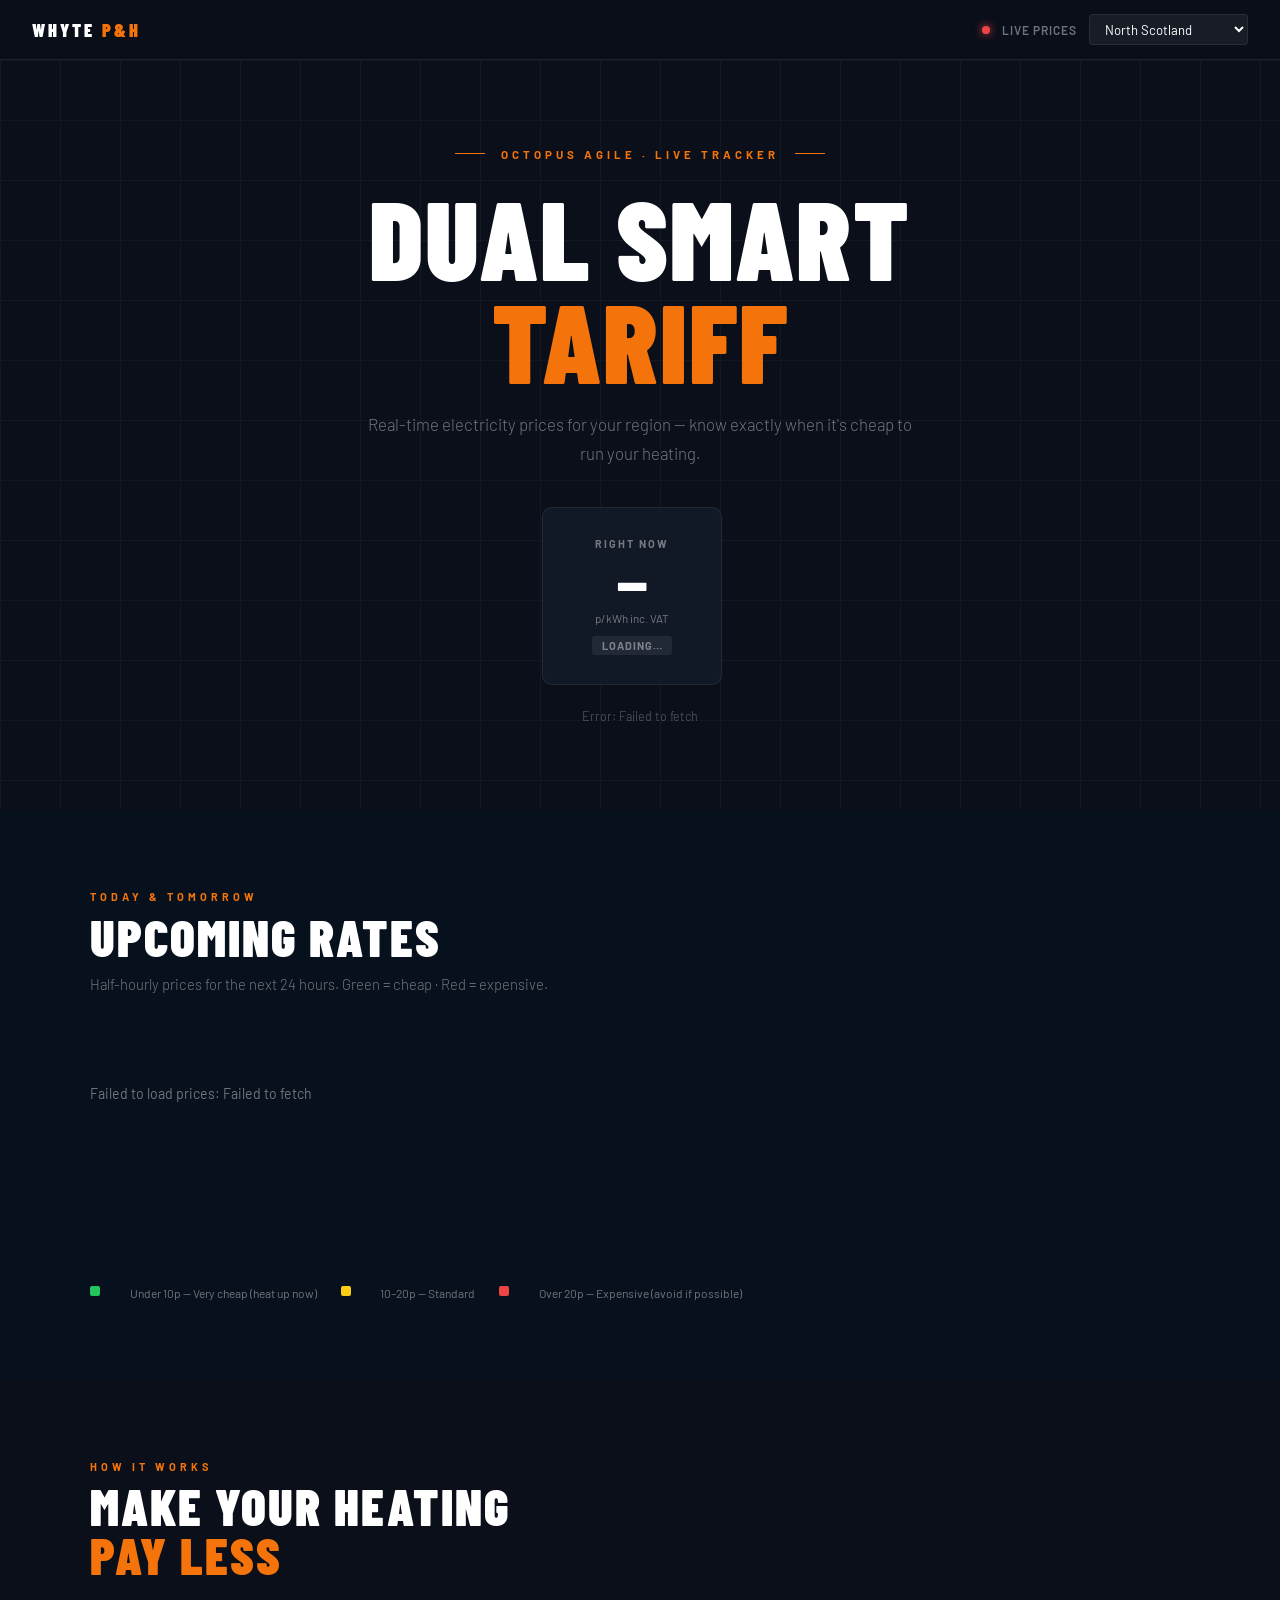
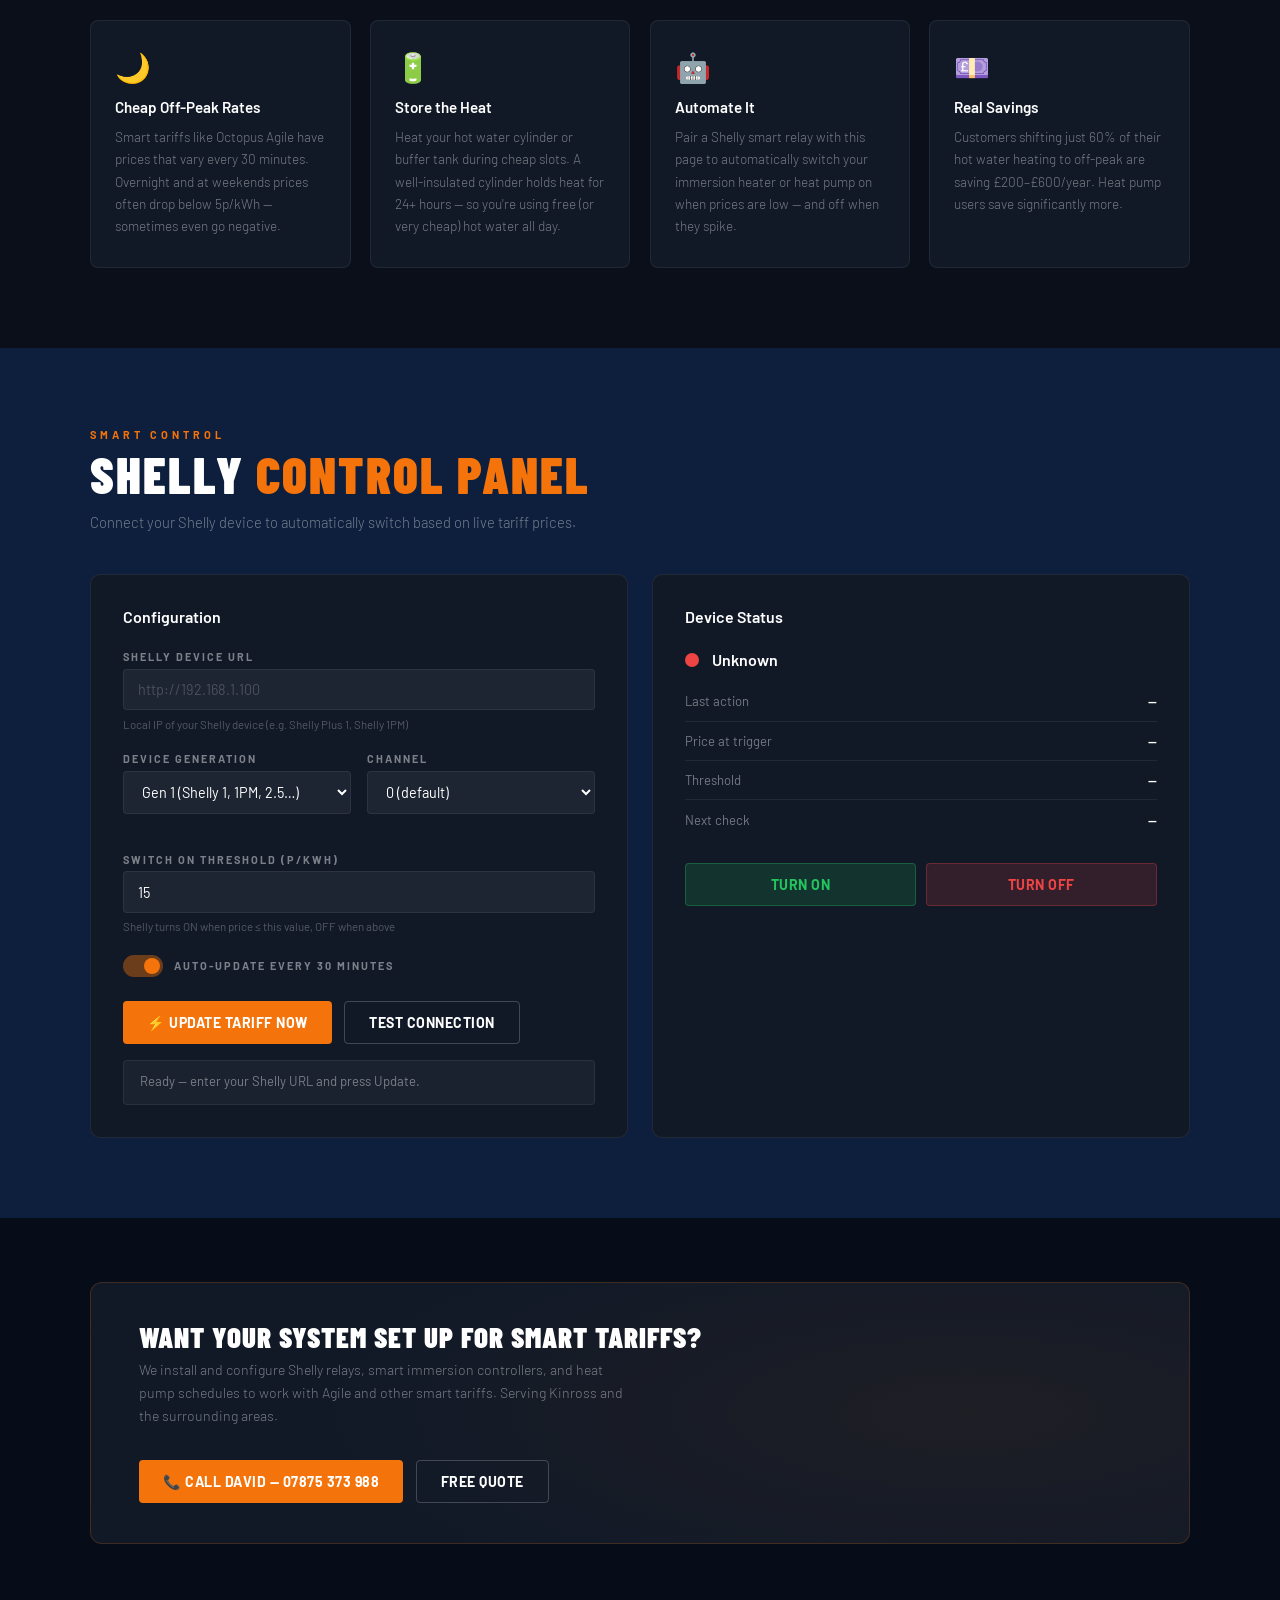
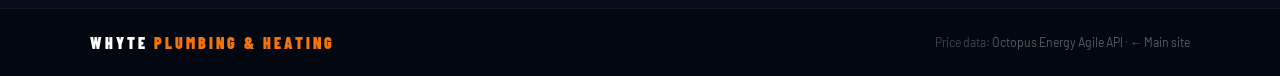
==== dual-smart-tariff/index.html @ 823c2e23 "Add dual-smart-tariff page with live Octopus Agile prices and Shelly control - index.html: customer-" ====
<!DOCTYPE html>
<html lang="en">
<head>
  <meta charset="UTF-8">
  <meta name="viewport" content="width=device-width, initial-scale=1.0">
  <title>Dual Smart Tariff | Whyte Plumbing & Heating</title>
  <meta name="description" content="Live Octopus Agile electricity prices for your region. See when to run your heat pump or immersion heater on cheap off-peak rates.">
  <link href="https://fonts.googleapis.com/css2?family=Barlow+Condensed:wght@700;800;900&family=Barlow:wght@300;400;500;600&display=swap" rel="stylesheet">
  <link rel="stylesheet" href="style.css">
</head>
<body>

<!-- NAV -->
<nav>
  <a href="../" class="nav-logo">WHYTE <em>P&amp;H</em></a>
  <div class="nav-right">
    <span class="live-dot" id="liveDot"></span>
    <span class="live-label">Live Prices</span>
    <select id="regionNav" title="Select your DNO region">
      <option value="N">North Scotland</option>
      <option value="P">NW Scotland</option>
      <option value="H">South Scotland</option>
      <option value="A">Eastern England</option>
      <option value="B">East Midlands</option>
      <option value="C">London</option>
      <option value="D">South East</option>
      <option value="E">South England</option>
      <option value="F">South Wales</option>
      <option value="G">South West</option>
      <option value="J">SE Midlands</option>
      <option value="K">Yorkshire</option>
      <option value="L">North West</option>
      <option value="M">Merseyside/N.Wales</option>
    </select>
  </div>
</nav>

<!-- HERO / LIVE PRICE BANNER -->
<section class="hero">
  <div class="hero-bg">
    <div class="grid-lines"></div>
  </div>
  <div class="hero-content">
    <div class="eyebrow"><span class="eyebrow-line"></span>Octopus Agile · Live Tracker<span class="eyebrow-line"></span></div>
    <h1>DUAL SMART<br><span class="fire">TARIFF</span></h1>
    <p class="hero-sub">Real-time electricity prices for your region — know exactly when it's cheap to run your heating.</p>

    <div class="price-hero-row" id="priceHeroRow">
      <div class="price-big-card" id="priceNowCard">
        <div class="pbig-label">Right Now</div>
        <div class="pbig-val" id="priceNow">—</div>
        <div class="pbig-unit">p/kWh inc. VAT</div>
        <div class="pbig-badge" id="priceBadge">Loading…</div>
      </div>
      <div class="price-next-cards" id="priceNextCards">
        <!-- populated by JS -->
      </div>
    </div>

    <div class="hero-meta" id="heroMeta">Fetching live prices…</div>
  </div>
</section>

<!-- PRICE CHART -->
<section class="chart-section">
  <div class="container">
    <div class="section-header">
      <div class="section-tag">Today &amp; Tomorrow</div>
      <h2>UPCOMING RATES</h2>
      <p class="section-sub">Half-hourly prices for the next 24 hours. Green = cheap · Red = expensive.</p>
    </div>
    <div class="chart-wrap" id="chartWrap">
      <div class="chart-loading" id="chartLoading">Loading price data…</div>
      <div class="chart-bars" id="chartBars"></div>
    </div>
    <div class="chart-legend">
      <span class="legend-dot cheap"></span>Under 10p — Very cheap (heat up now)
      <span class="legend-dot mid"></span>10–20p — Standard
      <span class="legend-dot exp"></span>Over 20p — Expensive (avoid if possible)
    </div>
  </div>
</section>

<!-- EXPLAINER -->
<section class="explainer-section">
  <div class="container">
    <div class="section-header">
      <div class="section-tag">How It Works</div>
      <h2>MAKE YOUR HEATING<br><span class="fire">PAY LESS</span></h2>
    </div>
    <div class="explainer-grid">
      <div class="exp-card">
        <div class="exp-icon">🌙</div>
        <h3>Cheap Off-Peak Rates</h3>
        <p>Smart tariffs like Octopus Agile have prices that vary every 30 minutes. Overnight and at weekends prices often drop below 5p/kWh — sometimes even go negative.</p>
      </div>
      <div class="exp-card">
        <div class="exp-icon">🔋</div>
        <h3>Store the Heat</h3>
        <p>Heat your hot water cylinder or buffer tank during cheap slots. A well-insulated cylinder holds heat for 24+ hours — so you're using free (or very cheap) hot water all day.</p>
      </div>
      <div class="exp-card">
        <div class="exp-icon">🤖</div>
        <h3>Automate It</h3>
        <p>Pair a Shelly smart relay with this page to automatically switch your immersion heater or heat pump on when prices are low — and off when they spike.</p>
      </div>
      <div class="exp-card">
        <div class="exp-icon">💷</div>
        <h3>Real Savings</h3>
        <p>Customers shifting just 60% of their hot water heating to off-peak are saving £200–£600/year. Heat pump users save significantly more.</p>
      </div>
    </div>
  </div>
</section>

<!-- SHELLY CONTROL PANEL -->
<section class="shelly-section" id="shellyPanel">
  <div class="container">
    <div class="section-header">
      <div class="section-tag">Smart Control</div>
      <h2>SHELLY <span class="fire">CONTROL PANEL</span></h2>
      <p class="section-sub">Connect your Shelly device to automatically switch based on live tariff prices.</p>
    </div>

    <div class="shelly-layout">
      <div class="shelly-config card">
        <h3>Configuration</h3>

        <div class="field">
          <label for="shellyUrl">Shelly Device URL</label>
          <input id="shellyUrl" type="url" placeholder="http://192.168.1.100">
          <small>Local IP of your Shelly device (e.g. Shelly Plus 1, Shelly 1PM)</small>
        </div>

        <div class="field-row">
          <div class="field">
            <label for="shellyGen">Device Generation</label>
            <select id="shellyGen">
              <option value="1">Gen 1 (Shelly 1, 1PM, 2.5…)</option>
              <option value="2">Gen 2+ (Shelly Plus, Pro…)</option>
            </select>
          </div>
          <div class="field">
            <label for="shellyChannel">Channel</label>
            <select id="shellyChannel">
              <option value="0">0 (default)</option>
              <option value="1">1</option>
              <option value="2">2</option>
            </select>
          </div>
        </div>

        <div class="field">
          <label for="threshold">Switch ON threshold (p/kWh)</label>
          <input id="threshold" type="number" value="15" min="0" max="100" step="0.5">
          <small>Shelly turns ON when price ≤ this value, OFF when above</small>
        </div>

        <div class="field">
          <label class="toggle-label">
            <input type="checkbox" id="autoRefresh" checked>
            <span class="toggle-track"><span class="toggle-thumb"></span></span>
            Auto-update every 30 minutes
          </label>
        </div>

        <div class="shelly-actions">
          <button class="btn-fire" onclick="updateTariff()">⚡ Update Tariff Now</button>
          <button class="btn-ghost" onclick="testShelly()">Test Connection</button>
        </div>

        <div class="status" id="status">Ready — enter your Shelly URL and press Update.</div>
      </div>

      <div class="shelly-status card" id="shellyStatusCard">
        <h3>Device Status</h3>
        <div class="device-indicator" id="deviceIndicator">
          <div class="device-dot off" id="deviceDot"></div>
          <div class="device-state" id="deviceState">Unknown</div>
        </div>
        <div class="device-stats" id="deviceStats">
          <div class="dstat">
            <span class="dstat-label">Last action</span>
            <span class="dstat-val" id="lastAction">—</span>
          </div>
          <div class="dstat">
            <span class="dstat-label">Price at trigger</span>
            <span class="dstat-val" id="triggerPrice">—</span>
          </div>
          <div class="dstat">
            <span class="dstat-label">Threshold</span>
            <span class="dstat-val" id="thresholdDisplay">—</span>
          </div>
          <div class="dstat">
            <span class="dstat-label">Next check</span>
            <span class="dstat-val" id="nextCheck">—</span>
          </div>
        </div>
        <div class="manual-btns">
          <button class="btn-on" onclick="shellyOn()">Turn ON</button>
          <button class="btn-off" onclick="shellyOff()">Turn OFF</button>
        </div>
      </div>
    </div>
  </div>
</section>

<!-- CTA -->
<section class="cta-section">
  <div class="container">
    <div class="cta-box">
      <div class="cta-text">
        <h2>Want your system set up for smart tariffs?</h2>
        <p>We install and configure Shelly relays, smart immersion controllers, and heat pump schedules to work with Agile and other smart tariffs. Serving Kinross and the surrounding areas.</p>
      </div>
      <div class="cta-actions">
        <a href="tel:+447875373988" class="btn-fire">📞 Call David — 07875 373 988</a>
        <a href="../#contact" class="btn-ghost">Free Quote</a>
      </div>
    </div>
  </div>
</section>

<!-- FOOTER -->
<footer>
  <div class="footer-inner">
    <span class="footer-logo">WHYTE <em>PLUMBING &amp; HEATING</em></span>
    <span>Price data: <a href="https://octopus.energy" target="_blank" rel="noopener">Octopus Energy Agile API</a> · <a href="../">← Main site</a></span>
  </div>
</footer>

<script src="app.js"></script>
</body>
</html>
---- dual-smart-tariff/style.css ----
/* ─── RESET & ROOT ─────────────────────────────────────────────────────── */
*, *::before, *::after { box-sizing: border-box; margin: 0; padding: 0; }
:root {
  --dark:    #0a0f1a;
  --navy:    #0d1f3c;
  --card:    #111927;
  --fire:    #f4730a;
  --fire-lo: rgba(244,115,10,0.12);
  --ice:     #4ab8e8;
  --white:   #ffffff;
  --muted:   rgba(255,255,255,0.42);
  --border:  rgba(255,255,255,0.07);
  --cheap:   #22c55e;
  --mid:     #facc15;
  --exp:     #ef4444;
}
html { scroll-behavior: smooth; }
body {
  font-family: 'Barlow', sans-serif;
  background: var(--dark);
  color: var(--white);
  overflow-x: hidden;
}
a { color: var(--fire); text-decoration: none; }
a:hover { text-decoration: underline; }

/* ─── NAV ──────────────────────────────────────────────────────────────── */
nav {
  position: fixed; top: 0; left: 0; right: 0; z-index: 100;
  display: flex; align-items: center; justify-content: space-between;
  padding: 0 2rem; height: 60px;
  background: rgba(10,15,26,0.92);
  backdrop-filter: blur(16px);
  border-bottom: 1px solid var(--border);
}
.nav-logo {
  font-family: 'Barlow Condensed', sans-serif;
  font-weight: 900; font-size: 1.15rem;
  letter-spacing: 3px; text-transform: uppercase;
  color: var(--white); text-decoration: none;
}
.nav-logo em { color: var(--fire); font-style: normal; }
.nav-right { display: flex; align-items: center; gap: 0.75rem; }
.live-dot {
  width: 8px; height: 8px; border-radius: 50%;
  background: var(--cheap);
  box-shadow: 0 0 8px var(--cheap);
  animation: pulse 2s ease-in-out infinite;
}
.live-dot.loading { background: var(--mid); box-shadow: 0 0 8px var(--mid); }
.live-dot.error   { background: var(--exp); box-shadow: 0 0 8px var(--exp); animation: none; }
@keyframes pulse { 0%,100% { opacity:1; } 50% { opacity:0.4; } }
.live-label { font-size: 0.75rem; font-weight: 600; letter-spacing: 1px; text-transform: uppercase; color: var(--muted); }
nav select {
  background: rgba(255,255,255,0.06);
  border: 1px solid var(--border);
  border-radius: 4px; color: var(--white);
  font-family: 'Barlow', sans-serif; font-size: 0.82rem;
  padding: 0.35rem 0.7rem; outline: none;
  cursor: pointer;
}
nav select:focus { border-color: var(--fire); }
nav select option { background: #0d1525; }

/* ─── HERO ─────────────────────────────────────────────────────────────── */
.hero {
  min-height: 90vh; padding-top: 60px;
  display: flex; align-items: center; justify-content: center;
  position: relative; overflow: hidden;
}
.hero-bg { position: absolute; inset: 0; background: var(--dark); }
.grid-lines {
  position: absolute; inset: 0;
  background-image:
    linear-gradient(rgba(255,255,255,0.03) 1px, transparent 1px),
    linear-gradient(90deg, rgba(255,255,255,0.03) 1px, transparent 1px);
  background-size: 60px 60px;
  animation: gridDrift 30s linear infinite;
}
@keyframes gridDrift { to { transform: translate(60px,60px); } }
.hero-content {
  position: relative; z-index: 1;
  text-align: center; padding: 4rem 2rem;
  max-width: 900px; margin: 0 auto;
}
.eyebrow {
  display: flex; align-items: center; justify-content: center;
  gap: 1rem; margin-bottom: 1.5rem;
  font-size: 0.72rem; font-weight: 700; letter-spacing: 4px;
  text-transform: uppercase; color: var(--fire);
}
.eyebrow-line { height: 1px; width: 30px; background: var(--fire); }
h1 {
  font-family: 'Barlow Condensed', sans-serif;
  font-weight: 900; font-size: clamp(3.5rem,9vw,7rem);
  line-height: 0.92; text-transform: uppercase; letter-spacing: 2px;
  margin-bottom: 1.2rem;
}
.fire { color: var(--fire); }
.hero-sub {
  font-size: 1.05rem; color: var(--muted);
  line-height: 1.7; font-weight: 300;
  max-width: 560px; margin: 0 auto 2.5rem;
}

/* ─── PRICE HERO CARDS ─────────────────────────────────────────────────── */
.price-hero-row {
  display: flex; gap: 1rem; justify-content: center;
  flex-wrap: wrap; margin-bottom: 1.5rem;
}
.price-big-card {
  background: var(--card);
  border: 1px solid var(--border);
  border-radius: 10px; padding: 1.8rem 2.5rem;
  min-width: 180px; text-align: center;
  transition: border-color 0.3s;
}
.price-big-card.cheap-card  { border-color: rgba(34,197,94,0.4); }
.price-big-card.mid-card    { border-color: rgba(250,204,21,0.4); }
.price-big-card.exp-card    { border-color: rgba(239,68,68,0.4); }
.pbig-label { font-size: 0.68rem; font-weight: 700; letter-spacing: 2px; text-transform: uppercase; color: var(--muted); margin-bottom: 0.4rem; }
.pbig-val {
  font-family: 'Barlow Condensed', sans-serif;
  font-weight: 900; font-size: 3.2rem; line-height: 1;
  color: var(--white); margin-bottom: 0.2rem;
}
.pbig-unit { font-size: 0.72rem; color: var(--muted); margin-bottom: 0.6rem; }
.pbig-badge {
  display: inline-block;
  font-size: 0.68rem; font-weight: 700; letter-spacing: 1px;
  text-transform: uppercase; padding: 0.2rem 0.6rem;
  border-radius: 3px; background: rgba(255,255,255,0.07);
  color: var(--muted);
}
.pbig-badge.cheap { background: rgba(34,197,94,0.15); color: var(--cheap); }
.pbig-badge.mid   { background: rgba(250,204,21,0.15); color: var(--mid); }
.pbig-badge.exp   { background: rgba(239,68,68,0.15);  color: var(--exp); }

.price-next-cards { display: flex; gap: 0.6rem; flex-wrap: wrap; align-items: center; }
.price-next-card {
  background: var(--card); border: 1px solid var(--border);
  border-radius: 8px; padding: 1rem 1.2rem; text-align: center; min-width: 100px;
}
.pnext-time { font-size: 0.62rem; font-weight: 700; letter-spacing: 1px; text-transform: uppercase; color: var(--muted); margin-bottom: 0.3rem; }
.pnext-val  { font-family: 'Barlow Condensed', sans-serif; font-weight: 800; font-size: 1.5rem; line-height: 1; }
.pnext-val.cheap { color: var(--cheap); }
.pnext-val.mid   { color: var(--mid); }
.pnext-val.exp   { color: var(--exp); }

.hero-meta { font-size: 0.78rem; color: rgba(255,255,255,0.25); }

/* ─── CHART SECTION ────────────────────────────────────────────────────── */
.chart-section { background: #07111e; padding: 5rem 2rem; }
.container { max-width: 1100px; margin: 0 auto; }
.section-header { margin-bottom: 2.5rem; }
.section-tag {
  font-size: 0.68rem; font-weight: 700; letter-spacing: 4px;
  text-transform: uppercase; color: var(--fire); margin-bottom: 0.6rem;
}
h2 {
  font-family: 'Barlow Condensed', sans-serif;
  font-weight: 900; font-size: clamp(2rem,5vw,3.2rem);
  text-transform: uppercase; letter-spacing: 2px; line-height: 0.95;
}
.section-sub { font-size: 0.92rem; color: var(--muted); margin-top: 0.7rem; font-weight: 300; line-height: 1.65; }
.chart-wrap { position: relative; min-height: 140px; }
.chart-loading { color: var(--muted); font-size: 0.88rem; padding: 3rem 0; }
.chart-bars {
  display: flex; gap: 3px; align-items: flex-end;
  height: 120px; overflow-x: auto; padding-bottom: 0.5rem;
}
.chart-bar-wrap { display: flex; flex-direction: column; align-items: center; gap: 3px; flex-shrink: 0; }
.chart-bar {
  width: 18px; border-radius: 3px 3px 0 0;
  transition: opacity 0.2s; cursor: default;
  position: relative;
}
.chart-bar:hover::after {
  content: attr(data-tip);
  position: absolute; bottom: calc(100% + 6px); left: 50%;
  transform: translateX(-50%);
  background: #1a2640; border: 1px solid var(--border);
  border-radius: 4px; padding: 3px 7px;
  font-size: 0.65rem; white-space: nowrap; color: var(--white);
  pointer-events: none; z-index: 10;
}
.chart-bar.cheap { background: var(--cheap); }
.chart-bar.mid   { background: var(--mid); }
.chart-bar.exp   { background: var(--exp); }
.chart-bar.now   { outline: 2px solid var(--white); outline-offset: 1px; }
.chart-time { font-size: 0.55rem; color: rgba(255,255,255,0.25); white-space: nowrap; }
.chart-time.now { color: var(--white); font-weight: 700; }
.chart-legend {
  display: flex; gap: 1.5rem; flex-wrap: wrap;
  margin-top: 1rem; font-size: 0.75rem; color: var(--muted);
}
.legend-dot {
  display: inline-block; width: 10px; height: 10px;
  border-radius: 2px; margin-right: 0.35rem; vertical-align: middle;
}
.legend-dot.cheap { background: var(--cheap); }
.legend-dot.mid   { background: var(--mid); }
.legend-dot.exp   { background: var(--exp); }

/* ─── EXPLAINER ────────────────────────────────────────────────────────── */
.explainer-section { padding: 5rem 2rem; background: var(--dark); }
.explainer-grid {
  display: grid; grid-template-columns: repeat(auto-fit, minmax(220px,1fr));
  gap: 1.2rem; margin-top: 2.5rem;
}
.exp-card {
  background: var(--card); border: 1px solid var(--border);
  border-radius: 8px; padding: 1.8rem 1.5rem;
  transition: border-color 0.25s, transform 0.25s;
}
.exp-card:hover { border-color: rgba(244,115,10,0.3); transform: translateY(-3px); }
.exp-icon { font-size: 1.8rem; margin-bottom: 0.8rem; }
.exp-card h3 { font-size: 0.95rem; font-weight: 600; margin-bottom: 0.6rem; }
.exp-card p { font-size: 0.85rem; color: var(--muted); line-height: 1.65; font-weight: 300; }

/* ─── SHELLY SECTION ───────────────────────────────────────────────────── */
.shelly-section { padding: 5rem 2rem; background: var(--navy); }
.shelly-layout { display: grid; grid-template-columns: 1fr 1fr; gap: 1.5rem; margin-top: 2.5rem; }
.card {
  background: var(--card); border: 1px solid var(--border);
  border-radius: 10px; padding: 2rem;
}
.card h3 { font-size: 1rem; font-weight: 600; margin-bottom: 1.5rem; color: var(--white); }
.field { display: flex; flex-direction: column; gap: 0.35rem; margin-bottom: 1.2rem; }
.field-row { display: grid; grid-template-columns: 1fr 1fr; gap: 1rem; margin-bottom: 1.2rem; }
.field label {
  font-size: 0.68rem; font-weight: 700; letter-spacing: 2px;
  text-transform: uppercase; color: rgba(255,255,255,0.45);
}
.field input, .field select {
  background: rgba(255,255,255,0.05); border: 1px solid var(--border);
  border-radius: 4px; padding: 0.7rem 0.9rem;
  color: var(--white); font-family: 'Barlow', sans-serif; font-size: 0.9rem;
  outline: none; transition: border-color 0.2s;
}
.field input:focus, .field select:focus { border-color: var(--fire); box-shadow: 0 0 0 3px rgba(244,115,10,0.1); }
.field input::placeholder { color: rgba(255,255,255,0.2); }
.field select option { background: #0d1525; }
.field small { font-size: 0.72rem; color: rgba(255,255,255,0.28); line-height: 1.5; }

/* toggle */
.toggle-label { display: flex; align-items: center; gap: 0.7rem; cursor: pointer; font-size: 0.85rem; color: var(--muted); }
.toggle-label input[type=checkbox] { display: none; }
.toggle-track {
  width: 40px; height: 22px; background: rgba(255,255,255,0.1);
  border-radius: 11px; position: relative; transition: background 0.2s; flex-shrink: 0;
}
.toggle-thumb {
  position: absolute; top: 3px; left: 3px;
  width: 16px; height: 16px; border-radius: 50%;
  background: var(--muted); transition: left 0.2s, background 0.2s;
}
.toggle-label input:checked ~ .toggle-track { background: rgba(244,115,10,0.4); }
.toggle-label input:checked ~ .toggle-track .toggle-thumb { left: 21px; background: var(--fire); }

.shelly-actions { display: flex; gap: 0.8rem; flex-wrap: wrap; margin: 1.5rem 0 1rem; }

.status {
  font-size: 0.82rem; color: var(--muted);
  background: rgba(255,255,255,0.04); border: 1px solid var(--border);
  border-radius: 4px; padding: 0.7rem 1rem;
  line-height: 1.5; min-height: 2.8rem;
}
.status.ok    { border-color: rgba(34,197,94,0.3); color: var(--cheap); background: rgba(34,197,94,0.05); }
.status.warn  { border-color: rgba(250,204,21,0.3); color: var(--mid); background: rgba(250,204,21,0.05); }
.status.error { border-color: rgba(239,68,68,0.3);  color: var(--exp); background: rgba(239,68,68,0.05); }

/* device status */
.device-indicator { display: flex; align-items: center; gap: 0.8rem; margin-bottom: 1.5rem; }
.device-dot {
  width: 14px; height: 14px; border-radius: 50%; flex-shrink: 0;
  background: rgba(255,255,255,0.15);
}
.device-dot.on  { background: var(--cheap); box-shadow: 0 0 10px var(--cheap); }
.device-dot.off { background: var(--exp); }
.device-state { font-weight: 600; font-size: 1rem; }
.device-stats { display: flex; flex-direction: column; gap: 0.7rem; margin-bottom: 1.5rem; }
.dstat { display: flex; justify-content: space-between; align-items: center; font-size: 0.82rem; padding-bottom: 0.7rem; border-bottom: 1px solid var(--border); }
.dstat:last-child { border-bottom: none; }
.dstat-label { color: var(--muted); }
.dstat-val { font-weight: 600; }
.manual-btns { display: flex; gap: 0.6rem; }

/* ─── BUTTONS ──────────────────────────────────────────────────────────── */
.btn-fire, .btn-ghost, .btn-on, .btn-off {
  display: inline-flex; align-items: center; gap: 0.5rem;
  padding: 0.75rem 1.5rem; border-radius: 4px;
  font-family: 'Barlow', sans-serif; font-weight: 700; font-size: 0.88rem;
  letter-spacing: 0.5px; text-transform: uppercase;
  text-decoration: none; border: none; cursor: pointer; transition: all 0.25s;
}
.btn-fire { background: var(--fire); color: var(--white); }
.btn-fire:hover { box-shadow: 0 0 24px rgba(244,115,10,0.55); transform: translateY(-1px); color: var(--white); text-decoration: none; }
.btn-ghost { background: transparent; color: var(--white); border: 1px solid rgba(255,255,255,0.2); }
.btn-ghost:hover { border-color: var(--fire); color: var(--fire); text-decoration: none; }
.btn-on  { background: rgba(34,197,94,0.15); color: var(--cheap); border: 1px solid rgba(34,197,94,0.3); flex: 1; justify-content: center; }
.btn-on:hover  { background: rgba(34,197,94,0.25); }
.btn-off { background: rgba(239,68,68,0.15); color: var(--exp); border: 1px solid rgba(239,68,68,0.3); flex: 1; justify-content: center; }
.btn-off:hover { background: rgba(239,68,68,0.25); }

/* ─── CTA ──────────────────────────────────────────────────────────────── */
.cta-section { padding: 4rem 2rem; background: #060d18; }
.cta-box {
  display: flex; align-items: center; justify-content: space-between;
  flex-wrap: wrap; gap: 2rem;
  background: var(--card); border: 1px solid rgba(244,115,10,0.2);
  border-radius: 12px; padding: 2.5rem 3rem;
  background-image: radial-gradient(ellipse 60% 80% at 80% 50%, rgba(244,115,10,0.06), transparent);
}
.cta-text h2 { font-family: 'Barlow Condensed', sans-serif; font-weight: 900; font-size: 1.8rem; text-transform: uppercase; letter-spacing: 1px; }
.cta-text p  { font-size: 0.88rem; color: var(--muted); line-height: 1.65; margin-top: 0.5rem; max-width: 500px; font-weight: 300; }
.cta-actions { display: flex; gap: 0.8rem; flex-wrap: wrap; }

/* ─── FOOTER ───────────────────────────────────────────────────────────── */
footer { background: #030810; border-top: 1px solid var(--border); padding: 1.5rem 2rem; }
.footer-inner { max-width: 1100px; margin: 0 auto; display: flex; align-items: center; justify-content: space-between; flex-wrap: wrap; gap: 0.8rem; font-size: 0.76rem; color: rgba(255,255,255,0.25); }
.footer-logo { font-family: 'Barlow Condensed', sans-serif; font-weight: 900; font-size: 1rem; letter-spacing: 3px; text-transform: uppercase; color: var(--white); }
.footer-logo em { color: var(--fire); font-style: normal; }
footer a { color: rgba(255,255,255,0.35); }
footer a:hover { color: var(--fire); }

/* ─── RESPONSIVE ───────────────────────────────────────────────────────── */
@media (max-width: 768px) {
  .shelly-layout { grid-template-columns: 1fr; }
  .field-row { grid-template-columns: 1fr; }
  .price-next-cards { justify-content: center; }
  .cta-box { flex-direction: column; padding: 2rem; }
  nav select { display: none; }
  .hero { min-height: 80vh; }
}
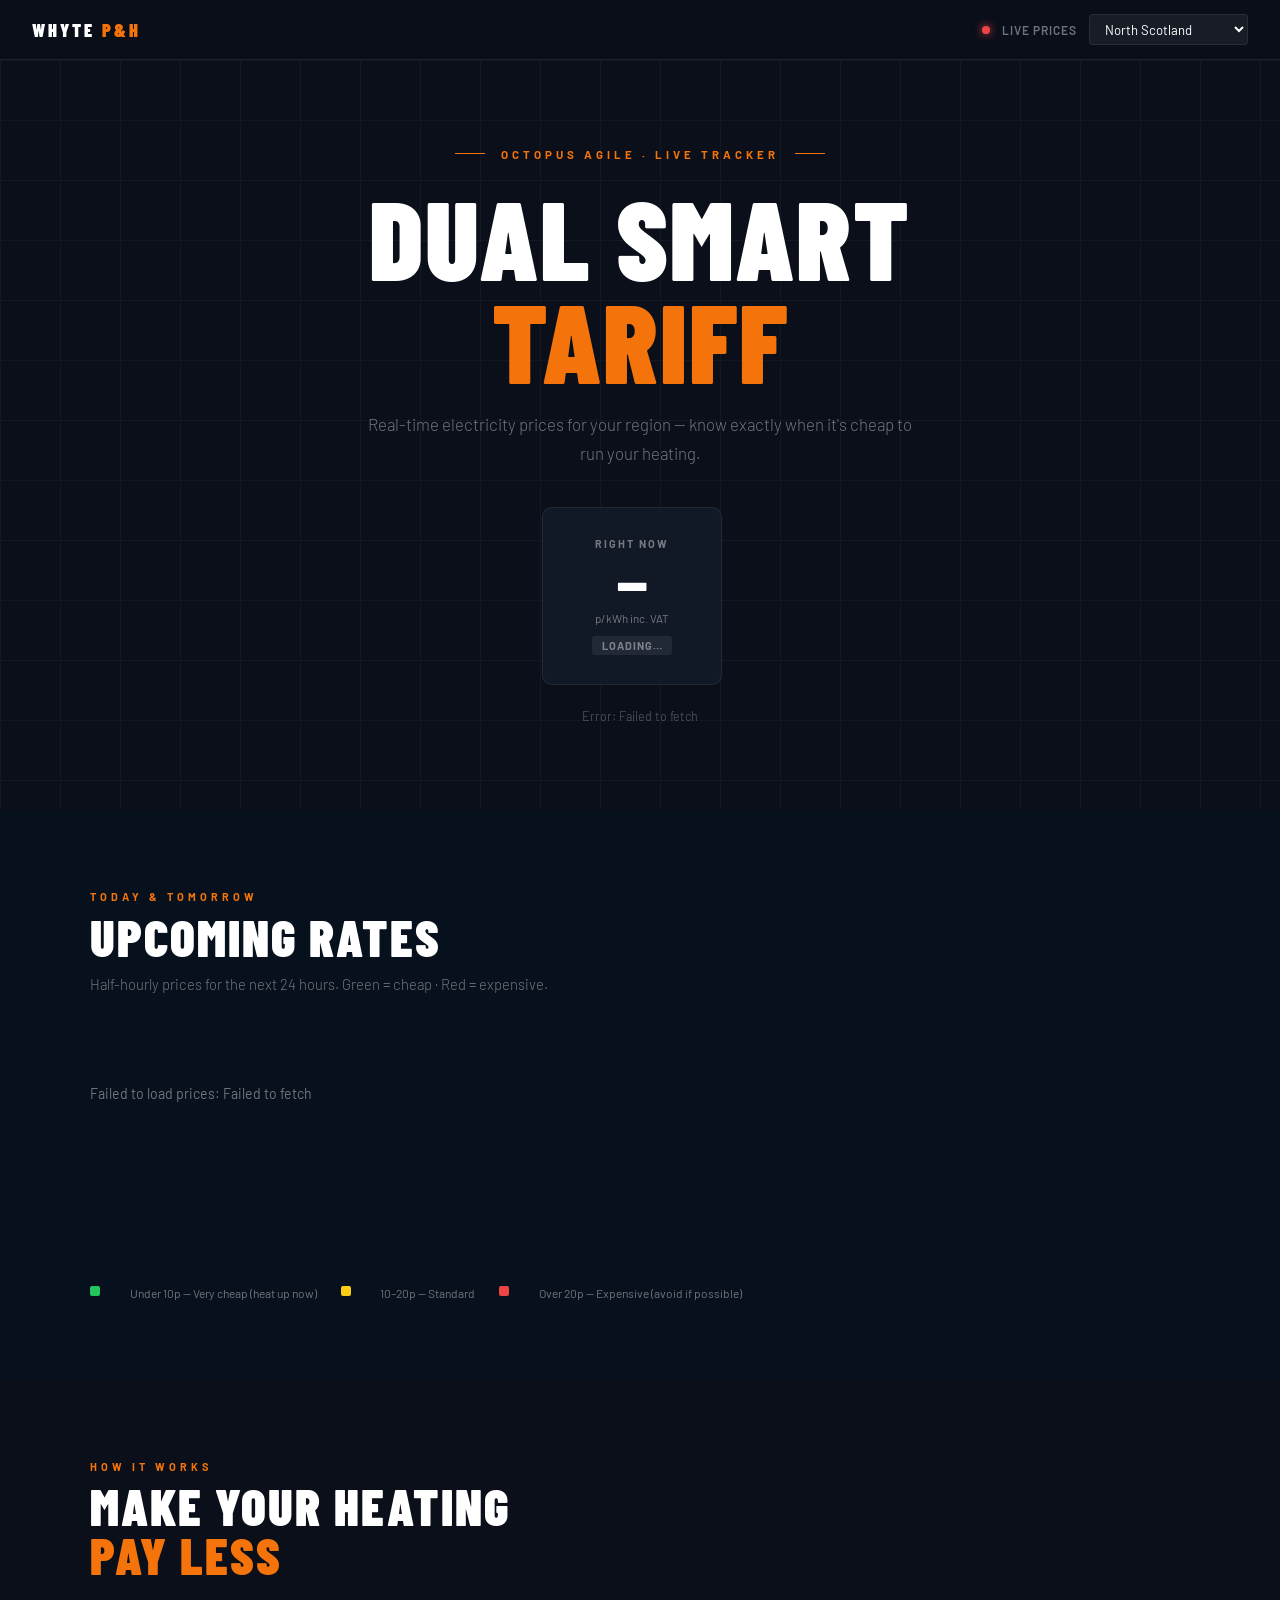
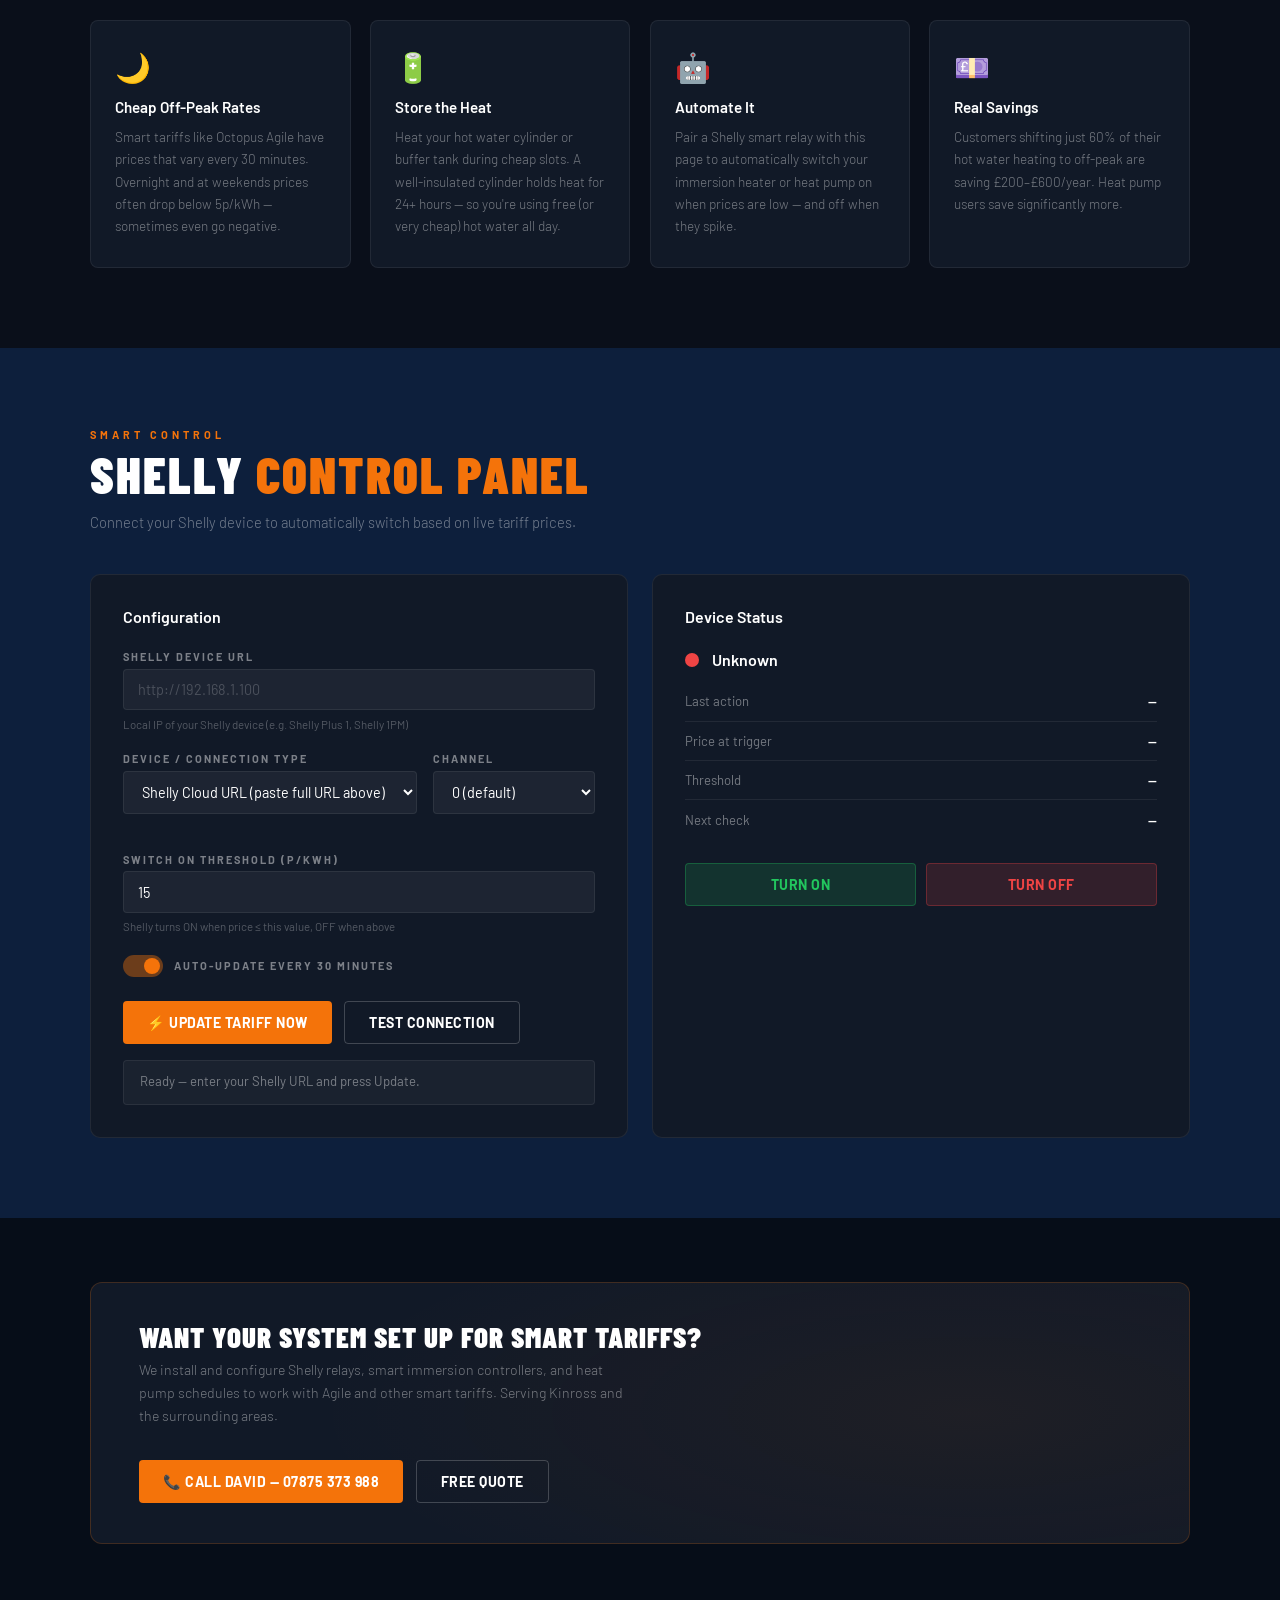
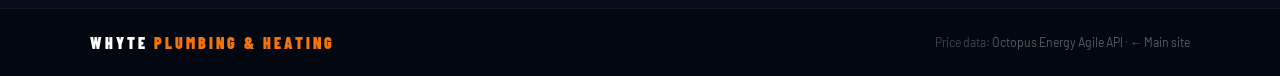
==== commit 9aacfee5: "Support Shelly Cloud API URL for relay control - Auto-detect shelly.cloud URLs and switch gen select" ====
--- a/dual-smart-tariff/index.html
+++ b/dual-smart-tariff/index.html
@@ -134,10 +134,11 @@
 
         <div class="field-row">
           <div class="field">
-            <label for="shellyGen">Device Generation</label>
+            <label for="shellyGen">Device / Connection Type</label>
             <select id="shellyGen">
-              <option value="1">Gen 1 (Shelly 1, 1PM, 2.5…)</option>
-              <option value="2">Gen 2+ (Shelly Plus, Pro…)</option>
+              <option value="cloud">Shelly Cloud URL (paste full URL above)</option>
+              <option value="1">Local — Gen 1 (Shelly 1, 1PM, 2.5…)</option>
+              <option value="2">Local — Gen 2+ (Shelly Plus, Pro…)</option>
             </select>
           </div>
           <div class="field">
